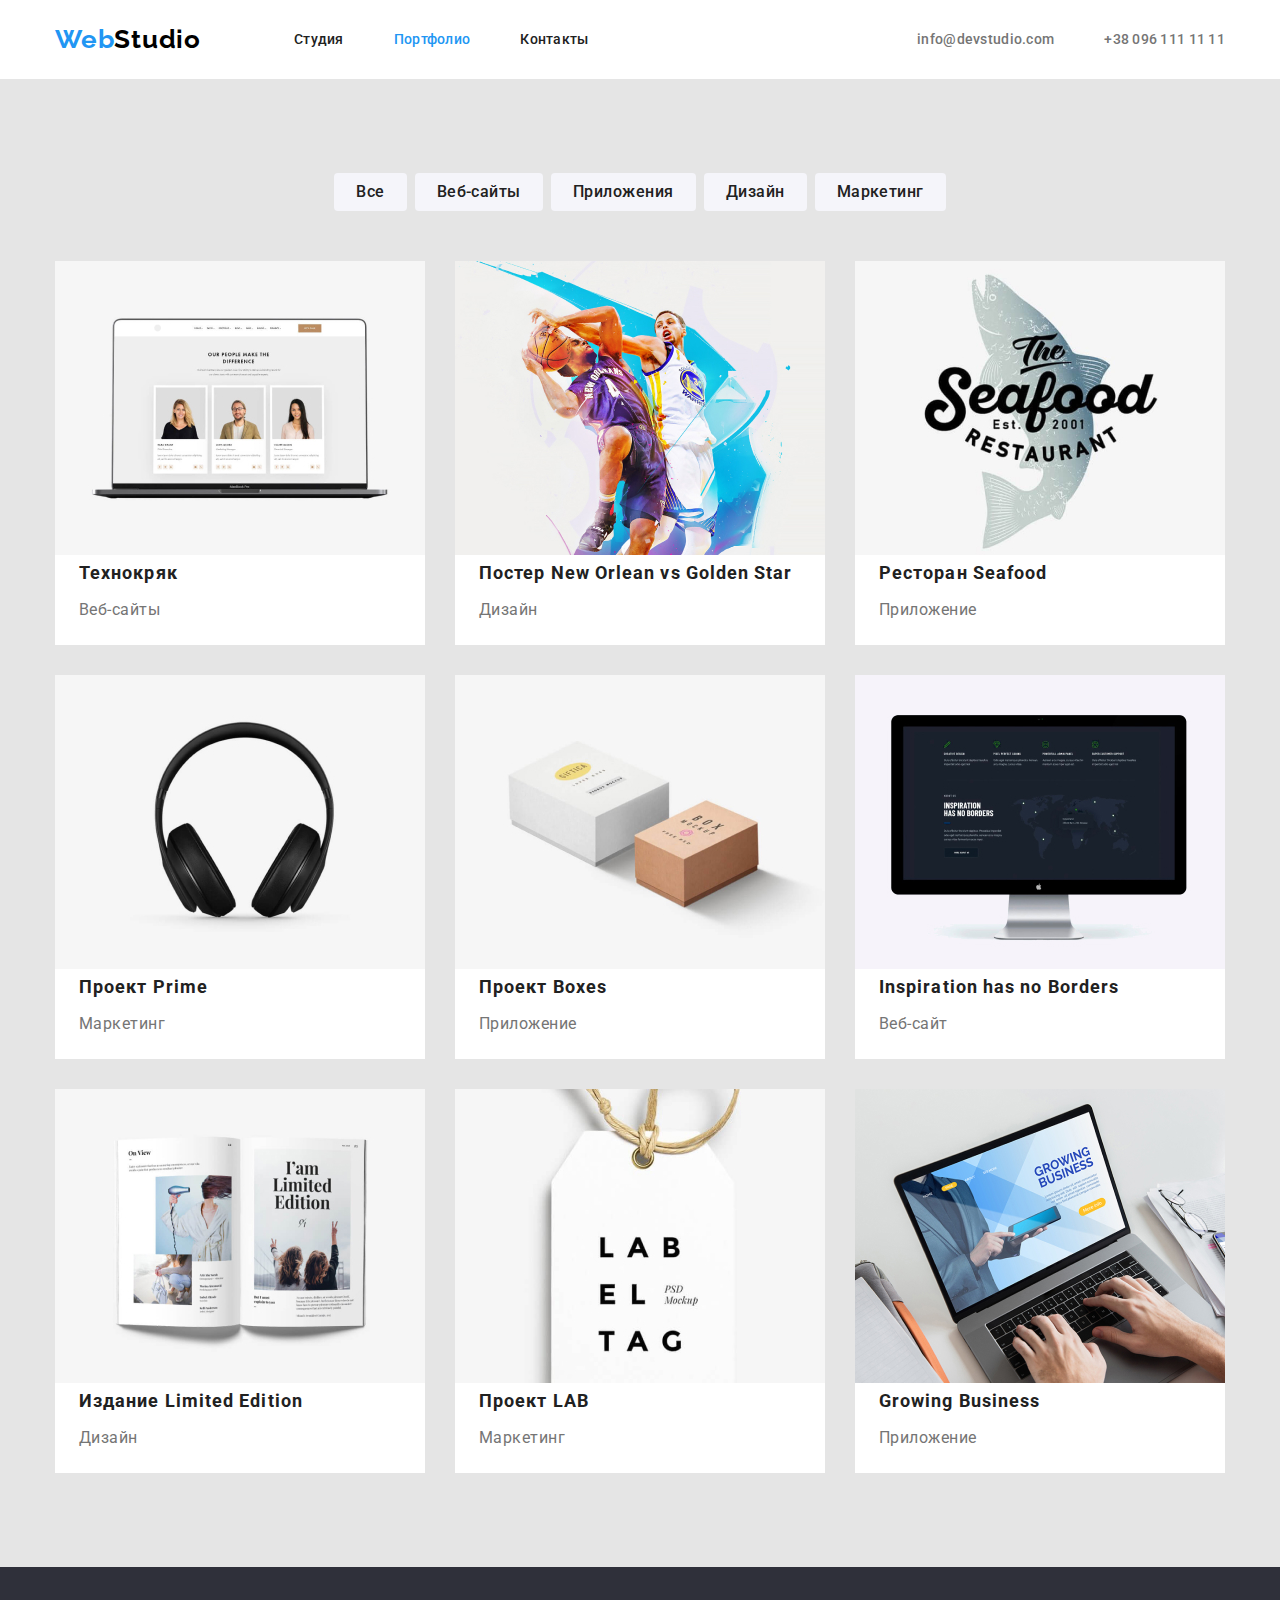
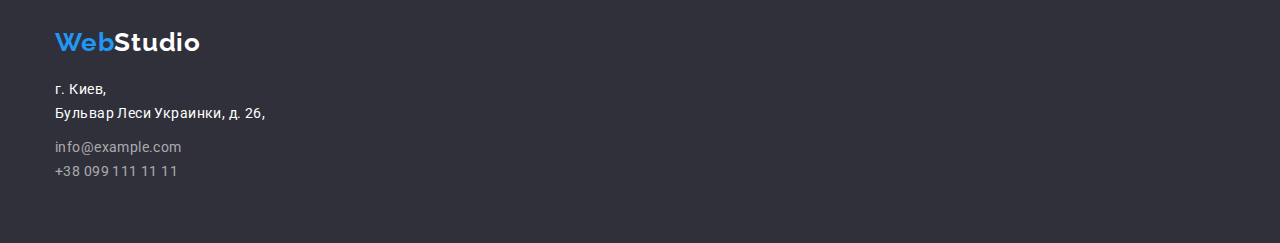
==== portfolio.html @ 0c114d6d "main" ====
<!DOCTYPE html>
<html lang="ru">
<head>
    <meta charset="UTF-8">
    <meta http-equiv="X-UA-Compatible" content="IE=edge">
    <meta name="viewport" content="width=device-width, initial-scale=1.0">
    <title>portfolio</title>
    <link rel="preconnect" href="https://fonts.googleapis.com"/>
    <link rel="preconnect" href="https://fonts.googleapis.com"/>
    <link href="https://fonts.googleapis.com/css2?family=Raleway:wght@700&family=Roboto:wght@400;500;700;900&display=swap" rel="stylesheet"/>
    <link rel="stylesheet" href="https://cdn.jsdelivr.net/npm/modern-normalize@1.1.0/modern-normalize.min.css"/>
    <link rel="stylesheet" href="./css/styles.css"/>
</head>
<body>
  <header class="page-headr">  
    <div class="container page-headr-container">
      <nav class="page-nav">
        
         <a class=" logotype link" href="">Web<span class="black">Studio</span></a>
  
       <ul class="list menu ">
        <li class="menu-item"><a class="menu-link link menu-link:hover" href="./index.html">Студия</a></li>
        <li class="menu-item"><a class="menu-link menu-link:hover menu-link:focus link current" href="">Портфолио</a></li>
        <li class="menu-item"><a class="menu-link menu-link:hover menu-link:focus  link" href="">Контакты</a></li>   
       </ul>
      </nav>
  
       <ul class="list contact-menu menu-contact">
          <li><a class="link contact menu-contact e-mail" href="mailto:info@devstudio.com">info@devstudio.com</a></li>
          <li><a class="link contact"  href="tel:+38 096 111 11 11">+38 096 111 11 11</a></li>
        </ul>
      </div> 
     </header>    
     <main > 
      <section class="fond-portfolio">
        <div class="container">
       <ul class="list knob-display">
        <li class="knob-menu"><button class="knob knob:hover knob:focus" type="button">Все</button></li>
        <li class="knob-menu"><button class="knob knob:hover knob:focus" type="button">Веб-сайты</button></li>
        <li class="knob-menu"><button class="knob knob:hover knob:focus" type="button">Приложения</button>  </li>
        <li class="knob-menu"><button class="knob knob:hover knob:focus" type="button">Дизайн</button>  </li>
        <li class="knob-menu"><button class="knob knob:hover knob:focus" type="button">Маркетинг</button>  </li>
        </ul>
        </div>
        <div class="container">
        <ul class="list img-display">
          <li><img  src="./img.jpg/Технокряк.jpg" alt="Технокряк"><h2 class="project">Технокряк</h2><h3 class="kind">Веб-сайты</h3></li>
          <li><img  src="./img.jpg/golden start.jpg" alt="Golden Start"><h2 class="project" lang="en,ru">Постер New Orlean vs Golden Star</h2><h3 class="kind">Дизайн</h3></li>
          <li><img  src="./img.jpg/ресторан.jpg" alt="ресторан"><h2 class="project" lang="en,ru">Ресторан Seafood</h2><h3 class="kind">Приложение</h3></li>
          <li><img  src="./img.jpg/проект прайм.jpg" alt="проект прайм"><h2 class="project" lang="en,ru">Проект Prime</h2><h3 class="kind">Маркетинг</h3></li>
          <li><img  src="./img.jpg/проект бокс.jpg" alt="проект бокс"><h2 class="project" lang="en,ru">Проект Boxes</h2><h3 class="kind">Приложение</h3></li>
          <li><img  src="./img.jpg/проект бройдес.jpg" alt="проект бройдес"><h2 class="project" lang="en">Inspiration has no Borders</h2><h3 class="kind">Веб-сайт</h3></li>
          <li><img  src="./img.jpg/издание.jpg" alt="издание"><h2 class="project" lang="en,ru">Издание Limited Edition</h2><h3 class="kind">Дизайн</h3></li>
          <li><img  src="./img.jpg/проект лаб.jpg" alt="проект лаб"><h2 class="project" lang="en,ru">Проект LAB</h2><h3 class="kind">Маркетинг</h3></li>
          <li><img  src="./img.jpg/бизнес.jpg" alt="бизнес"><h2 class="project" lang="en">Growing Business</h2><h3 class="kind">Приложение</h3></li>
        </ul>
      </div>
      </section>
     </main>
     <footer class="footer-fonts">
      <div class="container">
        <a class=" logotype link logotype-footer" href="">Web<span class="whity">Studio</span></a>

            <address>
               <ul class="list" >
                <li class="footer-contact footer-contact:hover footer-contact:focus"> г. Киев, <br>
                Бульвар Леси Украинки, д. 26,</li>
                <li> <a class="footer-mail link footer-mail:hover footer-mail:focus"  class=" link" href="mailto:info@example.com">info@example.com</a></li>
                <li><a class="footer-mail link footer-mail:hover footer-mail:focus" href="+38 099 111 11 11">+38 099 111 11 11</a></li>
               </ul>
            </address>
        </div>
  </footer>

    
</body>
</html>
---- css/styles.css ----
:root{
    --accent-color:#2196f3;
    --primary-font:"Roboto",sans-serif;
    --secondary-font:"Raleway",sans-serif;
    --primary-text-color:#212121;
}
h1,
h2,
h3,
h4,
p {
    margin-top: 0;
    margin-bottom: 0;
}
ul{
    margin-top: 0;
    margin-bottom: 0;
    padding-left: 0;
}
img {
    display: block;
}
button {
    cursor: pointer;
}
.list {
list-style:none;
}
.link {
text-decoration: none;
}
body{
    font-family: var(--primary-font);
}
.container {
    width: 1200px;
    margin-left: auto;
    margin-right: auto;
    padding-left: 15px;
    padding-right: 15px;

}

/*=================header=================*/
.page-headr{
    padding-top: 24px;
    padding-bottom: 24px;
}
.page-headr-container{
    display: flex;
    align-items: center;
}
.page-nav{
    display: flex;
    align-items: center;
}
.logotype{
    font-family:var(--secondary-font);
    font-style: normal;
    font-weight: 700;
    font-size: 26px;
    line-height: 1.19;
/* identical to box height */
    letter-spacing: 0.03em;
    color:#2196f3;
    margin-right: 93px;
}
.black{
    color:black;
}
.menu{
    display: flex;
}

.menu-link{
    font-style: normal;
    font-weight: 500;
    font-size: 14px;
    line-height: 1.14;
    letter-spacing: 0.02em;
    color:var(--primary-text-color);
}
.menu-item:not(:last-child){
    margin-right: 50px;
}
.menu-link:hover,
.menu-link:focus,
.current
{
    color:var(--accent-color);
}
.contact-menu{
    display: flex;
}
.contact{
    font-style: normal;
    font-weight: 500;
    font-size: 14px;
    line-height: 1.14;
    letter-spacing: 0.02em;
    color: #757575;
}
.menu-contact{
    margin-left: auto;
}
.e-mail{
    margin-right: 50px;
}
.contact:hover,
.contact:focus{
    color:var(--accent-color);
}

/*===================/header===================*/
/*==================main======================*/
.hero-tittle{
    font-style:normal;
    font-weight: 900;
    font-size: 44px;
    line-height: 1.5;
    /* or 136% */
    text-align: center;
    letter-spacing: 0.06em;
    text-transform: uppercase;
    color: #FFFFFF;
    width: 696px;
    margin-left: auto;
    margin-right: auto;
    padding-top: 200px;
    margin-bottom: 30px;
}
.hero{
    background-color: #2F303A;
    padding-bottom: 200px;
}
.btn{
    font-family: var(--primary-font);
    font-style: normal;
    font-weight: 700;
    font-size: 16px;
    line-height: 1.87;
    border:none;
    cursor: pointer;
    /* identical to box height, or 188% */
    display: flex;
    align-items: center;
    text-align: center;
    letter-spacing: 0.06em;
    color: #FFFFFF;
    background-color: #2196f3;
    box-shadow: 0px 4px 4px rgba(0, 0, 0, 0.15);
    margin-left: auto;
    margin-right: auto;
    padding-top: 10px;
    padding-bottom: 10px;
    padding-right: 32px;
    padding-left: 32px;
    border-radius: 4px;
}
.precedeny{
    display: flex;
    padding-top: 94px;
    padding-bottom: 94px;
}
.menu-priority:not(:last-child){
    margin-right: 30px;
}
.priority-tittle{
    font-style: normal;
    font-weight: 700;
    font-size: 14px;
    line-height: 1.14;
    letter-spacing: 0.03em;
    text-transform: uppercase;
    color:var(--primary-text-color);
}
.priority-description{
    font-style: normal;
    font-weight: 400;
    font-size: 14px;
    line-height: 1.71;
    /* or 171% */
    letter-spacing: 0.03em;
    color: #757575;
    width: 270px;
}
.section-tittle{
    font-style: normal;
    font-weight: 700;
    font-size: 36px;
    line-height: 1.16;
    letter-spacing: 0.03em;
    color: var(--primary-text-color);
    margin-bottom: 50px; 
    display: flex;
    justify-content: center;
}
.engage{
    display: flex;
}
.menu-img:not(:last-child){
    margin-right: 30px;
}
.menu-img{
    padding-bottom: 94px;
}

.team-tittle{
    font-style: normal;
    font-weight: 700;
    font-size: 36px;
    line-height: 42px;
    letter-spacing: 0.03em;
    color:var(--primary-text-color);
    display: flex;
    justify-content: center;
    padding-top: 94px;
    margin-bottom: 50px;
}
.team-fond{
    background-color: #F5F4FA;
    padding-bottom: 94px;
}

.iteam-bg {
    background-color: #ffffff;
    box-shadow: 0px 1px 3px rgba(0, 0, 0, 0.12), 0px 1px 1px rgba(0, 0, 0, 0.14), 0px 2px 1px rgba(0, 0, 0, 0.2);
    border-radius: 0px 0px 4px 4px;
}
.name-team{
    display: flex;
}
.name{
    font-style: normal;
    font-weight: 500;
    font-size: 16px;
    line-height: 1.19;
    /* identical to box height */

    text-align: center;
    letter-spacing: 0.03em;
    color:var(--primary-text-color);
    padding-top: 30px;
    padding-right: 59px;
    padding-bottom: 10px;
    padding-left: 60px;
}
.post{
    font-style: normal;
    font-weight: 400;
    font-size: 16px;
    line-height: 1.19;
    /* identical to box height */

    text-align: center;
    letter-spacing: 0.03em;
    color:#757575;
    padding-right: 70px;
    padding-bottom: 30px;
    padding-left: 70px;
}
.iteam-bg:not(:last-child){
    margin-right: 30px;
}
/*=======================/main================*/
/*======================footer===============*/
.whity{
    color:#ffffff;
}
.footer-fonts{
    background-color:#2f303a;
    padding-bottom: 60px;
}
.footer-contact{
    font-style: normal;
    font-weight: 400;
    font-size: 14px;
    line-height: 1.71;
    /* or 171% */

    letter-spacing: 0.03em;
    color:#ffffff;
}
.footer-mail{
    font-style: normal;
    font-weight: 400;
    font-size: 14px;
    line-height: 24px;
    /* or 171% */

    letter-spacing: 0.03em;
    color:rgba(255, 255, 255, 0.6);
}
.footer-contact:hover,
.footer-contact:focus{
    color: var(--accent-color);
}
.footer-mail:hover,
.footer-mail:focus{
    color: var(--accent-color);
}
.logotype-footer{
    display: block;
    padding-top: 60px;
    margin-bottom: 20px;
}
.footer-contact:not(:last-child){
    margin-bottom: 9px;
}
/*=================/footer============*/
/*=================portfolio==========*/
.knob{
    font-family:var(--primary-font);
    font-style: normal;
    font-weight: 500;
    font-size: 16px;
    line-height: 1.62;
    border:none;
    /* identical to box height, or 162% */

    text-align: center;
    letter-spacing: 0.03em;
    color:var(--primary-text-color);
    background-color:#f5f5fa;
    padding-top: 6px;
    padding-bottom: 6px;
    padding-left: 22px;
    padding-right: 22px;
    border-radius: 4px;
}
.knob-menu:not(:last-child){
    margin-right: 8px;
}
.knob:hover,
.knob:focus{
    font-family: var(--primary-font);
    font-style: normal;
    font-weight: 500;
    font-size: 16px;
    line-height: 1.62;
    border:none;
    /* identical to box height, or 162% */

    text-align: center;
    letter-spacing: 0.03em;
    color:#ffffff;
    background-color:#2196f3;
}
.project{
    font-style: normal;
    font-weight: 700;
    font-size: 18px;
    line-height: 36px;
    /* identical to box height, or 200% */

    letter-spacing: 0.06em;
    color:var(--primary-text-color);
    background-color: #ffffff;
    padding-top: 20;
    padding-right: 24px;
    padding-left: 24px;
    padding-bottom: 4px;
}
.kind{
    font-style: normal;
    font-weight: 400;
    font-size: 16px;
    line-height: 30px;
    /* identical to box height, or 188% */

    letter-spacing: 0.03em;
    color:#757575;
    background-color: #ffffff;
    padding-left: 24px;
    padding-right: 24px;
    padding-bottom: 20px;
}
.fond-portfolio{
    background-color: #e5e5e5;
}
.knob-display{
    display: flex;
    justify-content: center;
    padding-top: 94px;
    margin-bottom: 50px;
}


.img-display{
    display: flex;
    flex-wrap: wrap;
    gap: 30px;
    padding-bottom: 94px;
}


/*===================portfolio================*/
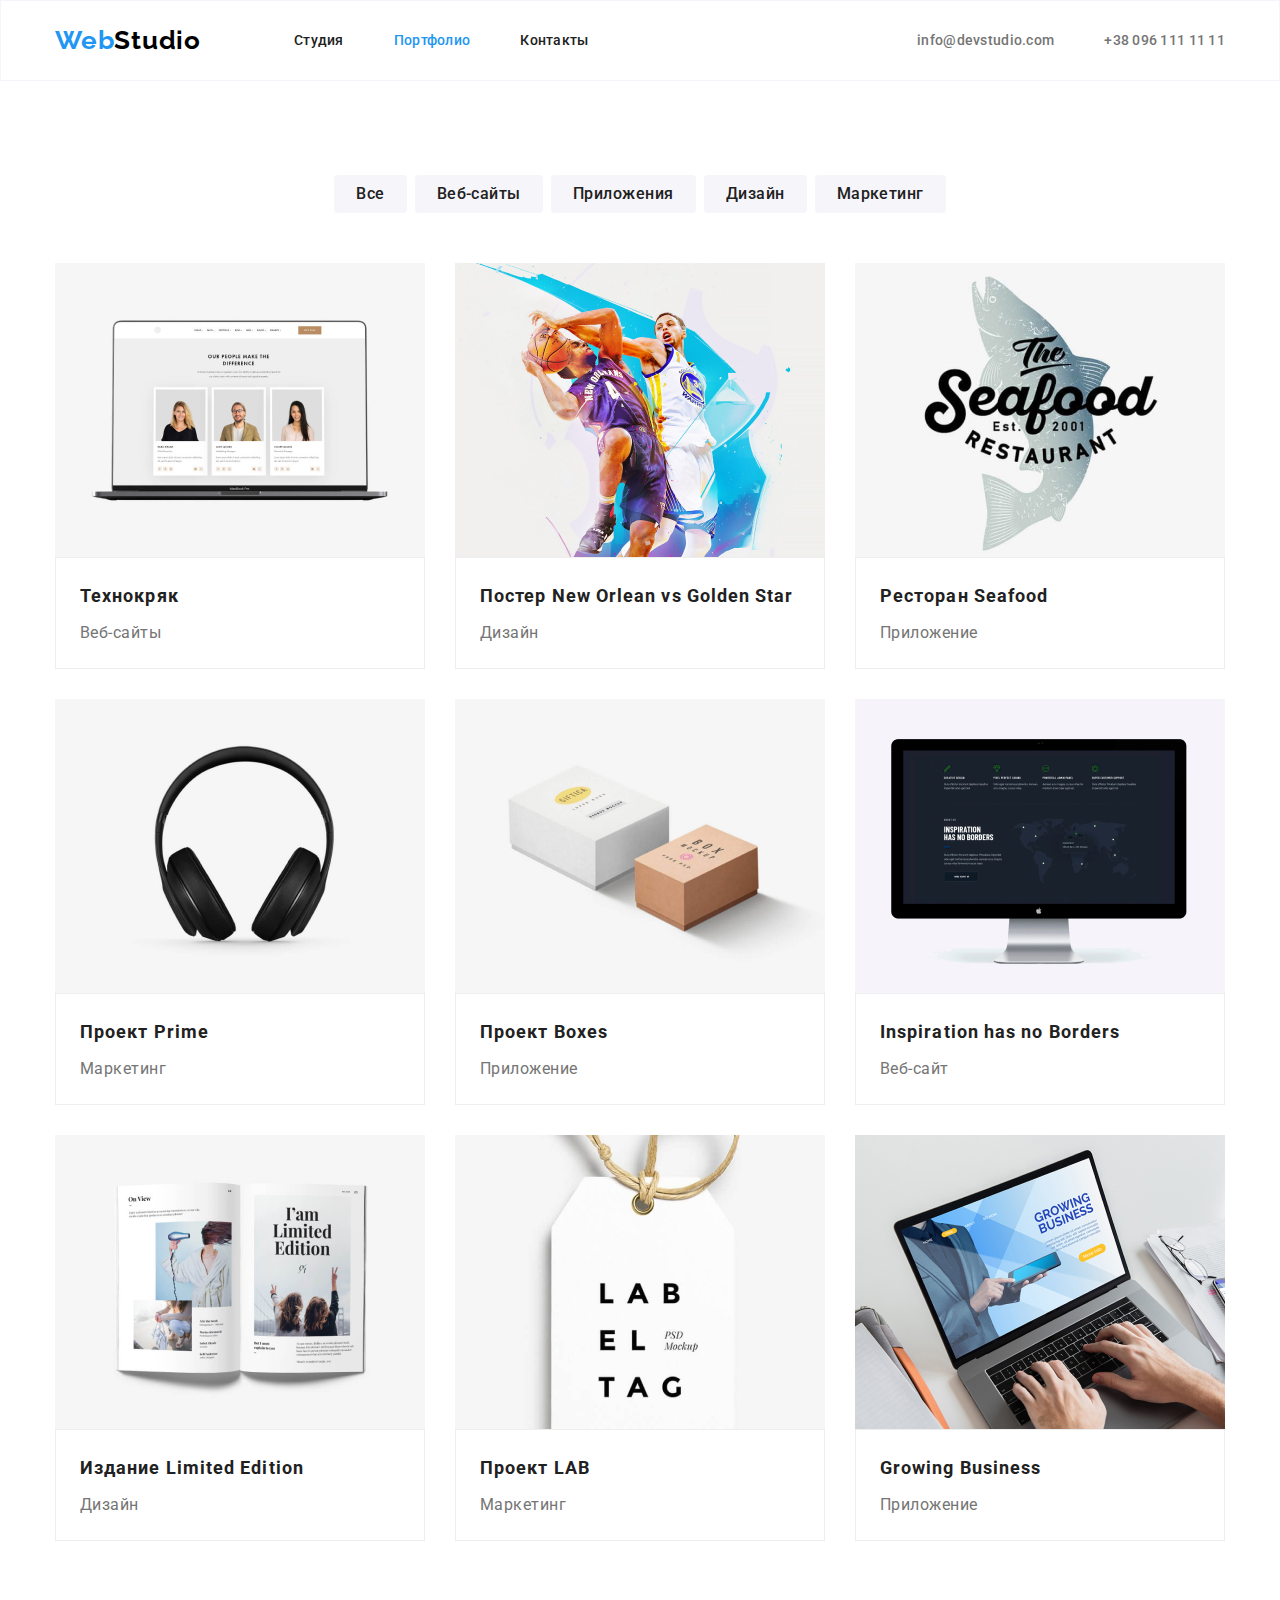
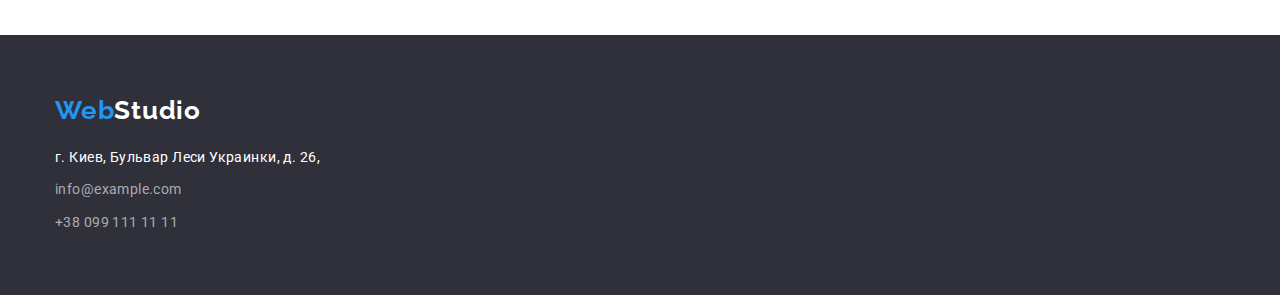
==== commit 34070938: "main" ====
--- a/portfolio.html
+++ b/portfolio.html
@@ -44,15 +44,15 @@
         </div>
         <div class="container">
         <ul class="list img-display">
-          <li><img  src="./img.jpg/Технокряк.jpg" alt="Технокряк"><h2 class="project">Технокряк</h2><h3 class="kind">Веб-сайты</h3></li>
-          <li><img  src="./img.jpg/golden start.jpg" alt="Golden Start"><h2 class="project" lang="en,ru">Постер New Orlean vs Golden Star</h2><h3 class="kind">Дизайн</h3></li>
-          <li><img  src="./img.jpg/ресторан.jpg" alt="ресторан"><h2 class="project" lang="en,ru">Ресторан Seafood</h2><h3 class="kind">Приложение</h3></li>
-          <li><img  src="./img.jpg/проект прайм.jpg" alt="проект прайм"><h2 class="project" lang="en,ru">Проект Prime</h2><h3 class="kind">Маркетинг</h3></li>
-          <li><img  src="./img.jpg/проект бокс.jpg" alt="проект бокс"><h2 class="project" lang="en,ru">Проект Boxes</h2><h3 class="kind">Приложение</h3></li>
-          <li><img  src="./img.jpg/проект бройдес.jpg" alt="проект бройдес"><h2 class="project" lang="en">Inspiration has no Borders</h2><h3 class="kind">Веб-сайт</h3></li>
-          <li><img  src="./img.jpg/издание.jpg" alt="издание"><h2 class="project" lang="en,ru">Издание Limited Edition</h2><h3 class="kind">Дизайн</h3></li>
-          <li><img  src="./img.jpg/проект лаб.jpg" alt="проект лаб"><h2 class="project" lang="en,ru">Проект LAB</h2><h3 class="kind">Маркетинг</h3></li>
-          <li><img  src="./img.jpg/бизнес.jpg" alt="бизнес"><h2 class="project" lang="en">Growing Business</h2><h3 class="kind">Приложение</h3></li>
+          <li class="beam"><img src="./img.jpg/Технокряк.jpg" alt="Технокряк"/><div class="border-img"><h2 class="project">Технокряк</h2><p class="kind">Веб-сайты</p></div></li>
+          <li class="beam"><img src="./img.jpg/golden start.jpg" alt="Golden Start"/><div class="border-img"><h2 class="project" lang="en,ru">Постер New Orlean vs Golden Star</h2><p class="kind">Дизайн</p></div></li>
+          <li class="beam"><img src="./img.jpg/ресторан.jpg" alt="ресторан"/><div class="border-img"><h2 class="project" lang="en,ru">Ресторан Seafood</h2><p class="kind">Приложение</p></div></li>
+          <li class="beam"><img src="./img.jpg/проект прайм.jpg" alt="проект прайм"/><div class="border-img"><h2 class="project" lang="en,ru">Проект Prime</h2><p class="kind">Маркетинг</p></div></li>
+          <li class="beam"><img src="./img.jpg/проект бокс.jpg" alt="проект бокс"/><div class="border-img"><h2 class="project" lang="en,ru">Проект Boxes</h2><p class="kind">Приложение</p></div></li>
+          <li class="beam"><img src="./img.jpg/проект бройдес.jpg" alt="проект бройдес"/><div class="border-img"><h2 class="project" lang="en">Inspiration has no Borders</h2><p class="kind">Веб-сайт</p></div></li>
+          <li class="beam"><img src="./img.jpg/издание.jpg" alt="издание"/><div class="border-img"><h2 class="project" lang="en,ru">Издание Limited Edition</h2><p class="kind">Дизайн</p></div></li>
+          <li class="beam"><img src="./img.jpg/проект лаб.jpg" alt="проект лаб"/><div class="border-img"><h2 class="project" lang="en,ru">Проект LAB</h2><p class="kind">Маркетинг</p></div></li>
+          <li class="beam"><img src="./img.jpg/бизнес.jpg" alt="бизнес"/><div class="border-img"><h2 class="project" lang="en">Growing Business</h2><p class="kind">Приложение</p></div></li>
         </ul>
       </div>
       </section>
@@ -63,10 +63,9 @@
 
             <address>
                <ul class="list" >
-                <li class="footer-contact footer-contact:hover footer-contact:focus"> г. Киев, <br>
-                Бульвар Леси Украинки, д. 26,</li>
-                <li> <a class="footer-mail link footer-mail:hover footer-mail:focus"  class=" link" href="mailto:info@example.com">info@example.com</a></li>
-                <li><a class="footer-mail link footer-mail:hover footer-mail:focus" href="+38 099 111 11 11">+38 099 111 11 11</a></li>
+                <li class="footer-contact footer-contact:hover footer-contact:focus indent"> г. Киев, Бульвар Леси Украинки, д. 26,</li>
+                <li class="indent"> <a class="footer-mail link footer-mail:hover footer-mail:focus"  class=" link" href="mailto:info@example.com">info@example.com</a></li>
+                <li class="indent"><a class="footer-mail link footer-mail:hover footer-mail:focus" href="+38 099 111 11 11">+38 099 111 11 11</a></li>
                </ul>
             </address>
         </div>
--- a/css/styles.css
+++ b/css/styles.css
@@ -45,6 +45,7 @@
 .page-headr{
     padding-top: 24px;
     padding-bottom: 24px;
+    border:1px solid #f5f4fa;
 }
 .page-headr-container{
     display: flex;
@@ -126,11 +127,11 @@
     width: 696px;
     margin-left: auto;
     margin-right: auto;
-    padding-top: 200px;
     margin-bottom: 30px;
 }
 .hero{
     background-color: #2F303A;
+    padding-top: 200px;
     padding-bottom: 200px;
 }
 .btn{
@@ -157,10 +158,12 @@
     padding-left: 32px;
     border-radius: 4px;
 }
+.section-priority{
+    padding-top:94px;
+    padding-bottom:94px;
+}
 .precedeny{
     display: flex;
-    padding-top: 94px;
-    padding-bottom: 94px;
 }
 .menu-priority:not(:last-child){
     margin-right: 30px;
@@ -173,6 +176,7 @@
     letter-spacing: 0.03em;
     text-transform: uppercase;
     color:var(--primary-text-color);
+    margin-bottom: 10px;
 }
 .priority-description{
     font-style: normal;
@@ -201,7 +205,7 @@
 .menu-img:not(:last-child){
     margin-right: 30px;
 }
-.menu-img{
+.section-img{
     padding-bottom: 94px;
 }
 
@@ -214,22 +218,22 @@
     color:var(--primary-text-color);
     display: flex;
     justify-content: center;
-    padding-top: 94px;
     margin-bottom: 50px;
 }
 .team-fond{
     background-color: #F5F4FA;
     padding-bottom: 94px;
+    padding-top: 94px;
 }
 
 .iteam-bg {
     background-color: #ffffff;
-    box-shadow: 0px 1px 3px rgba(0, 0, 0, 0.12), 0px 1px 1px rgba(0, 0, 0, 0.14), 0px 2px 1px rgba(0, 0, 0, 0.2);
-    border-radius: 0px 0px 4px 4px;
 }
 .name-team{
     display: flex;
 }
+    
+
 .name{
     font-style: normal;
     font-weight: 500;
@@ -240,10 +244,7 @@
     text-align: center;
     letter-spacing: 0.03em;
     color:var(--primary-text-color);
-    padding-top: 30px;
-    padding-right: 59px;
-    padding-bottom: 10px;
-    padding-left: 60px;
+    margin-bottom: 10px;
 }
 .post{
     font-style: normal;
@@ -255,12 +256,15 @@
     text-align: center;
     letter-spacing: 0.03em;
     color:#757575;
-    padding-right: 70px;
-    padding-bottom: 30px;
-    padding-left: 70px;
 }
 .iteam-bg:not(:last-child){
     margin-right: 30px;
+}
+.border-team{
+    border:1px solid #f5f4fa;
+    border-radius: 0px 0px 4px 4px;
+    padding-top: 30px;
+    padding-bottom: 30px;
 }
 /*=======================/main================*/
 /*======================footer===============*/
@@ -269,6 +273,7 @@
 }
 .footer-fonts{
     background-color:#2f303a;
+    padding-top:60px;
     padding-bottom: 60px;
 }
 .footer-contact{
@@ -285,7 +290,7 @@
     font-style: normal;
     font-weight: 400;
     font-size: 14px;
-    line-height: 24px;
+    line-height: 1.71;
     /* or 171% */
 
     letter-spacing: 0.03em;
@@ -301,12 +306,12 @@
 }
 .logotype-footer{
     display: block;
-    padding-top: 60px;
     margin-bottom: 20px;
 }
-.footer-contact:not(:last-child){
-    margin-bottom: 9px;
-}
+  .indent:not(:last-child){
+    margin-bottom:9px;
+  }
+
 /*=================/footer============*/
 /*=================portfolio==========*/
 .knob{
@@ -350,38 +355,32 @@
     font-style: normal;
     font-weight: 700;
     font-size: 18px;
-    line-height: 36px;
+    line-height: 2;
     /* identical to box height, or 200% */
-
+   
     letter-spacing: 0.06em;
     color:var(--primary-text-color);
     background-color: #ffffff;
-    padding-top: 20;
-    padding-right: 24px;
-    padding-left: 24px;
-    padding-bottom: 4px;
+    margin-bottom: 4px;
 }
 .kind{
     font-style: normal;
     font-weight: 400;
     font-size: 16px;
-    line-height: 30px;
+    line-height: 1.87;
     /* identical to box height, or 188% */
 
     letter-spacing: 0.03em;
     color:#757575;
     background-color: #ffffff;
-    padding-left: 24px;
-    padding-right: 24px;
-    padding-bottom: 20px;
 }
 .fond-portfolio{
-    background-color: #e5e5e5;
+ padding-top:94px;
+ padding-bottom: 94px;
 }
 .knob-display{
     display: flex;
     justify-content: center;
-    padding-top: 94px;
     margin-bottom: 50px;
 }
 
@@ -390,8 +389,18 @@
     display: flex;
     flex-wrap: wrap;
     gap: 30px;
-    padding-bottom: 94px;
-}
+}
+.beam{
+    flex-basis:cals((100%-60px)/3);
+}
+.border-img{
+    border: 1px solid #EEEEEE;
+    padding-left:24px ;
+    padding-top: 20px;
+    padding-bottom: 20px;
+    padding-right: 24px;
+}
+
 
 
 /*===================portfolio================*/